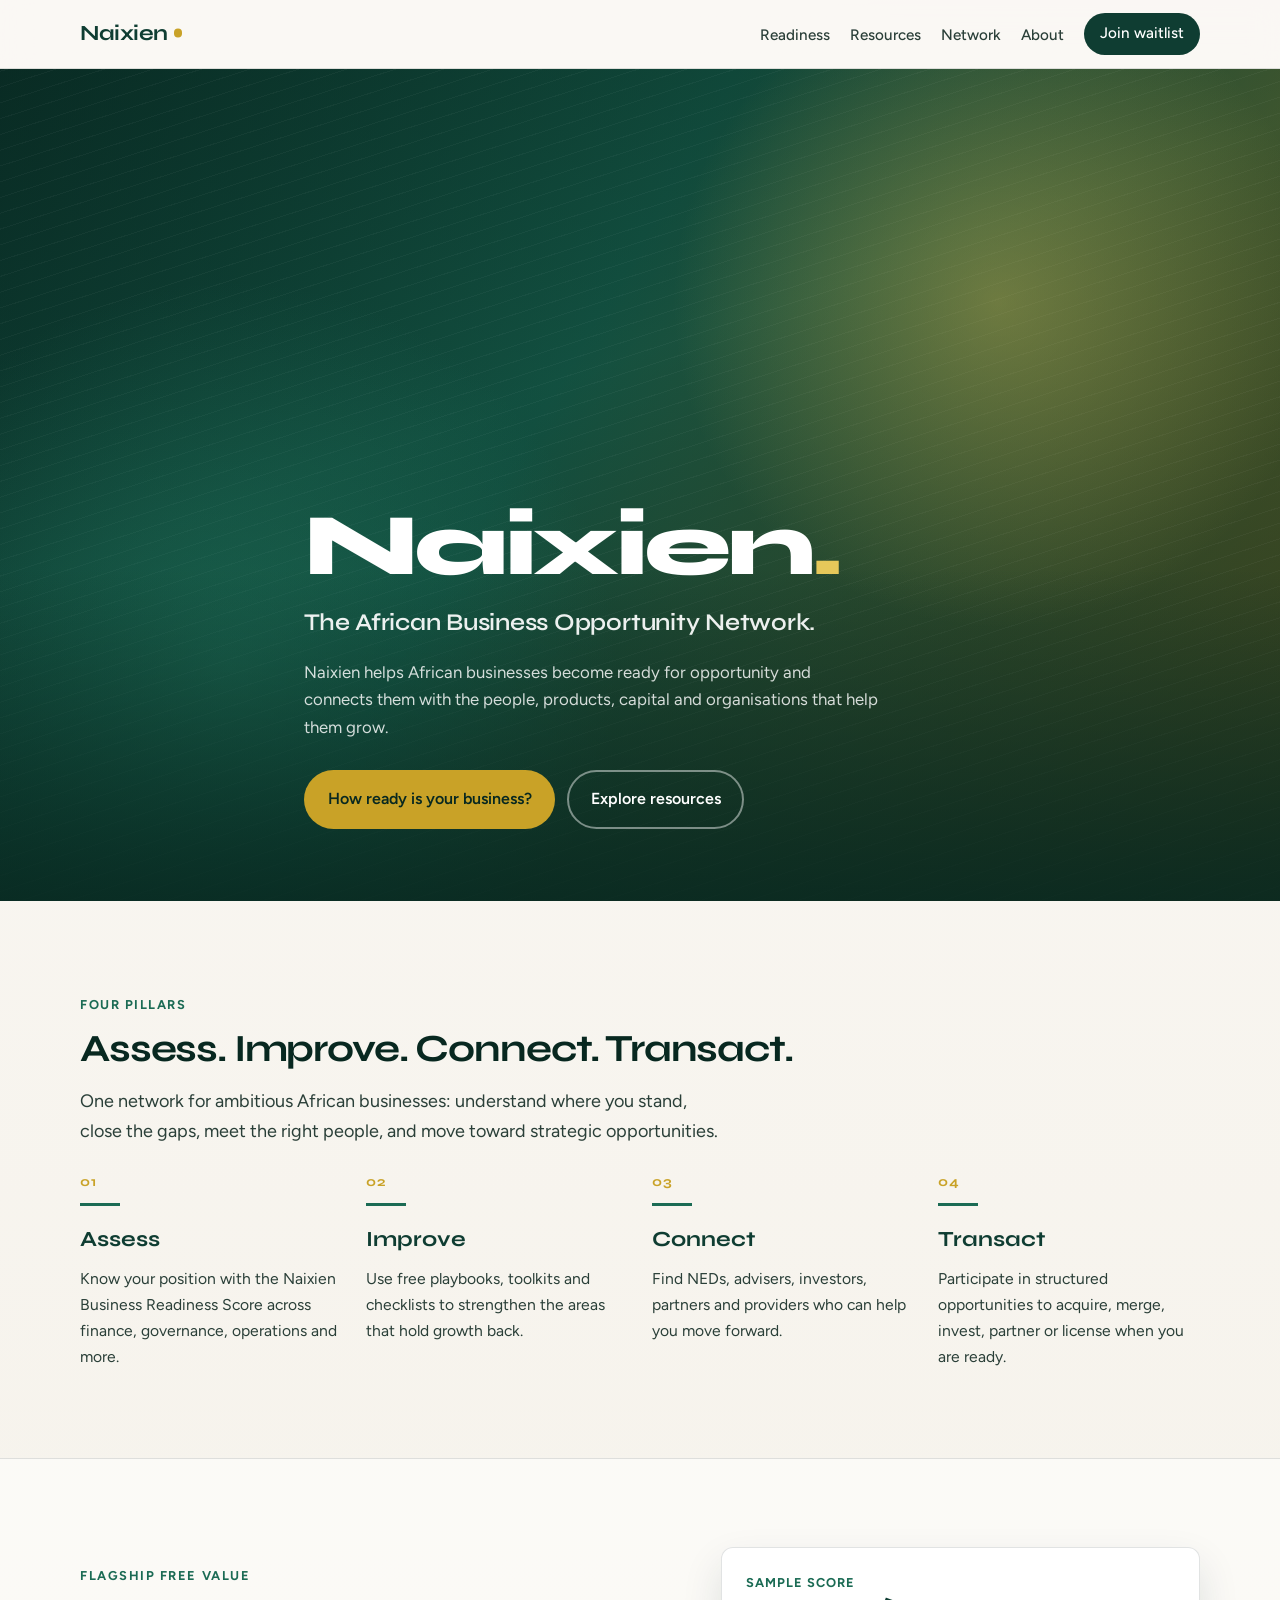
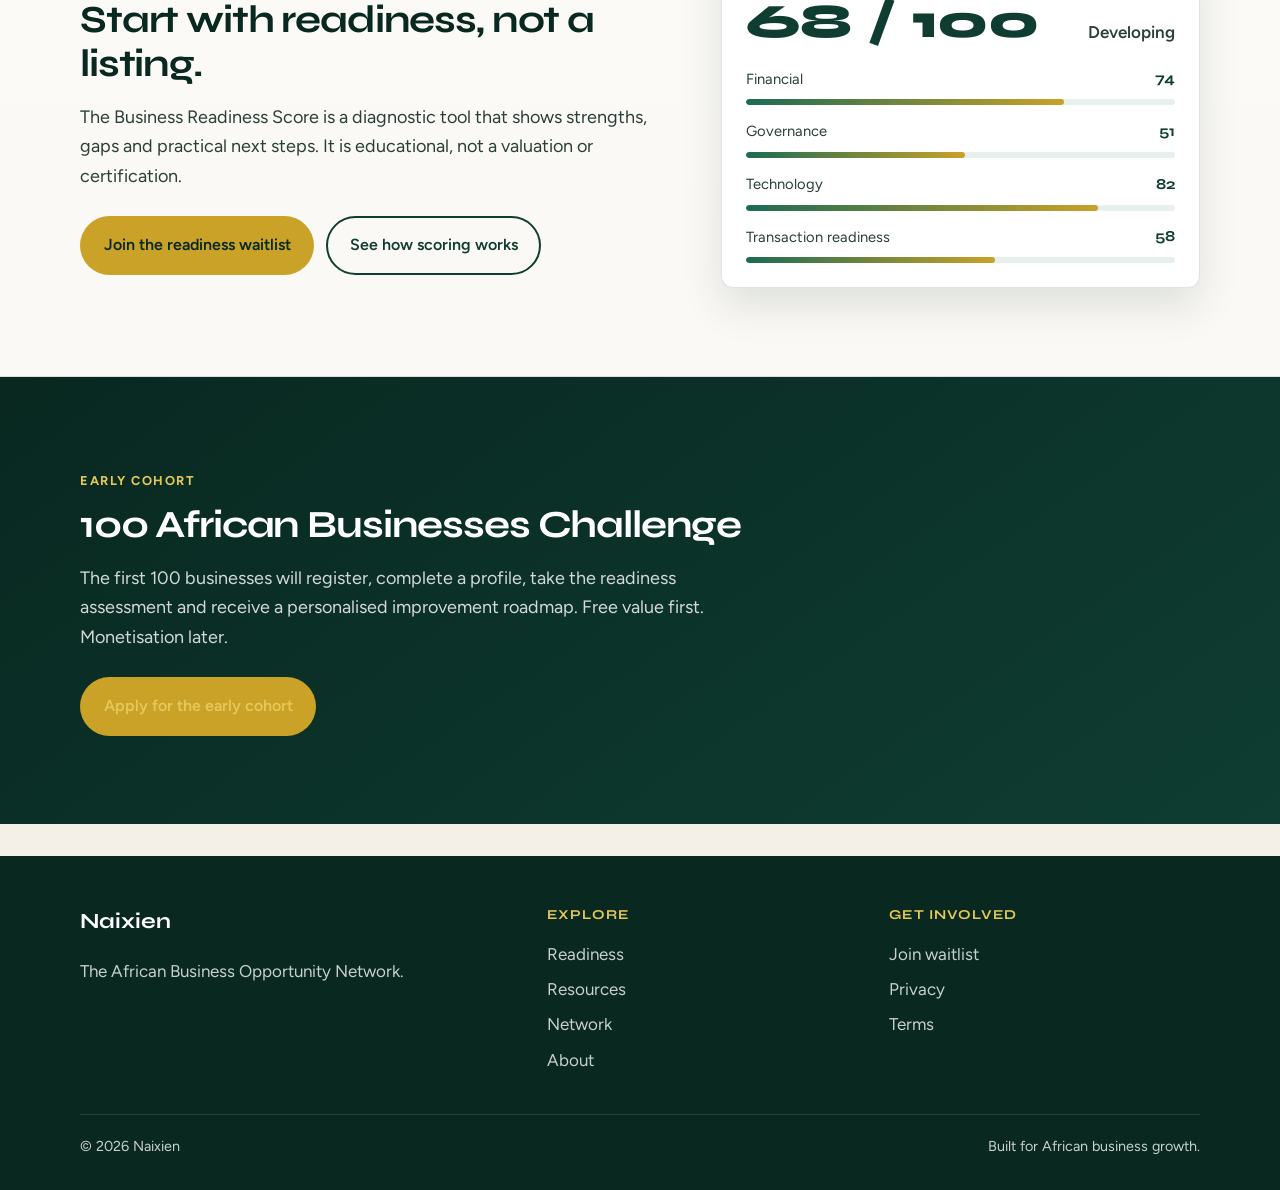
==== index.html @ a94ec6e3 "Add Naixien v1 static marketing site for GitHub Pages Multi-page HTML/CSS/JS site covering Home, Rea" ====
<!DOCTYPE html>
<html lang="en">
  <head>
    <meta charset="utf-8" />
    <meta name="viewport" content="width=device-width, initial-scale=1" />
    <title>Naixien | The African Business Opportunity Network</title>
    <meta
      name="description"
      content="Naixien helps African businesses become ready for opportunity and connects them with the people, products, capital and organisations that help them grow."
    />
    <link rel="preconnect" href="https://fonts.googleapis.com" />
    <link rel="preconnect" href="https://fonts.gstatic.com" crossorigin />
    <link
      href="https://fonts.googleapis.com/css2?family=Figtree:wght@400;500;600;700&family=Syne:wght@600;700;800&display=swap"
      rel="stylesheet"
    />
    <link rel="stylesheet" href="assets/css/styles.css" />
  </head>
  <body>
    <a class="skip-link" href="#main">Skip to content</a>
    <div class="site-bg" aria-hidden="true"></div>

    <header class="site-header">
      <div class="container nav">
        <a class="logo" href="index.html">Naixien<span aria-hidden="true"></span></a>
        <button
          class="nav-toggle"
          type="button"
          aria-expanded="false"
          aria-controls="site-nav"
        >
          Menu
        </button>
        <ul class="nav-links" id="site-nav">
          <li><a href="readiness.html">Readiness</a></li>
          <li><a href="resources.html">Resources</a></li>
          <li><a href="network.html">Network</a></li>
          <li><a href="about.html">About</a></li>
          <li><a class="nav-cta" href="join.html">Join waitlist</a></li>
        </ul>
      </div>
    </header>

    <main id="main">
      <section class="hero" aria-label="Naixien introduction">
        <div class="container hero-inner">
          <h1 class="brand-mark reveal">Naixien<span class="dot">.</span></h1>
          <p class="hero-tagline reveal reveal-delay-1">
            The African Business Opportunity Network.
          </p>
          <p class="hero-lead reveal reveal-delay-2">
            Naixien helps African businesses become ready for opportunity and
            connects them with the people, products, capital and organisations
            that help them grow.
          </p>
          <div class="btn-group reveal reveal-delay-3">
            <a class="btn btn-primary" href="join.html"
              >How ready is your business?</a
            >
            <a class="btn btn-secondary" href="resources.html">Explore resources</a>
          </div>
        </div>
      </section>

      <section class="section">
        <div class="container">
          <p class="eyebrow reveal">Four pillars</p>
          <h2 class="reveal">Assess. Improve. Connect. Transact.</h2>
          <p class="lead reveal">
            One network for ambitious African businesses: understand where you
            stand, close the gaps, meet the right people, and move toward
            strategic opportunities.
          </p>
          <div class="pillars">
            <article class="pillar reveal">
              <div class="pillar-index">01</div>
              <div class="pillar-rule" aria-hidden="true"></div>
              <h3>Assess</h3>
              <p>
                Know your position with the Naixien Business Readiness Score
                across finance, governance, operations and more.
              </p>
            </article>
            <article class="pillar reveal reveal-delay-1">
              <div class="pillar-index">02</div>
              <div class="pillar-rule" aria-hidden="true"></div>
              <h3>Improve</h3>
              <p>
                Use free playbooks, toolkits and checklists to strengthen the
                areas that hold growth back.
              </p>
            </article>
            <article class="pillar reveal reveal-delay-2">
              <div class="pillar-index">03</div>
              <div class="pillar-rule" aria-hidden="true"></div>
              <h3>Connect</h3>
              <p>
                Find NEDs, advisers, investors, partners and providers who can
                help you move forward.
              </p>
            </article>
            <article class="pillar reveal reveal-delay-3">
              <div class="pillar-index">04</div>
              <div class="pillar-rule" aria-hidden="true"></div>
              <h3>Transact</h3>
              <p>
                Participate in structured opportunities to acquire, merge,
                invest, partner or license when you are ready.
              </p>
            </article>
          </div>
        </div>
      </section>

      <section class="section section-alt">
        <div class="container split">
          <div class="reveal">
            <p class="eyebrow">Flagship free value</p>
            <h2>Start with readiness, not a listing.</h2>
            <p class="lead">
              The Business Readiness Score is a diagnostic tool that shows
              strengths, gaps and practical next steps. It is educational, not a
              valuation or certification.
            </p>
            <div class="btn-group">
              <a class="btn btn-primary" href="join.html">Join the readiness waitlist</a>
              <a class="btn btn-outline" href="readiness.html">See how scoring works</a>
            </div>
          </div>
          <div
            class="score-mock reveal reveal-delay-1"
            aria-label="Sample readiness score"
          >
            <div class="score-mock-header">
              <div>
                <p class="score-label">Sample score</p>
                <p class="score-value">68 / 100</p>
              </div>
              <p class="score-band">Developing</p>
            </div>
            <div class="dim-row">
              <span class="dim-name">Financial</span>
              <span class="dim-score">74</span>
              <div class="dim-bar"><span style="--w: 74%"></span></div>
            </div>
            <div class="dim-row">
              <span class="dim-name">Governance</span>
              <span class="dim-score">51</span>
              <div class="dim-bar"><span style="--w: 51%"></span></div>
            </div>
            <div class="dim-row">
              <span class="dim-name">Technology</span>
              <span class="dim-score">82</span>
              <div class="dim-bar"><span style="--w: 82%"></span></div>
            </div>
            <div class="dim-row">
              <span class="dim-name">Transaction readiness</span>
              <span class="dim-score">58</span>
              <div class="dim-bar"><span style="--w: 58%"></span></div>
            </div>
          </div>
        </div>
      </section>

      <section class="section section-dark">
        <div class="container reveal">
          <p class="eyebrow">Early cohort</p>
          <h2>100 African Businesses Challenge</h2>
          <p class="lead">
            The first 100 businesses will register, complete a profile, take the
            readiness assessment and receive a personalised improvement roadmap.
            Free value first. Monetisation later.
          </p>
          <a class="btn btn-primary" href="join.html">Apply for the early cohort</a>
        </div>
      </section>
    </main>

    <footer class="site-footer">
      <div class="container">
        <div class="footer-grid">
          <div>
            <p class="footer-brand">Naixien</p>
            <p>The African Business Opportunity Network.</p>
          </div>
          <div>
            <h3>Explore</h3>
            <ul>
              <li><a href="readiness.html">Readiness</a></li>
              <li><a href="resources.html">Resources</a></li>
              <li><a href="network.html">Network</a></li>
              <li><a href="about.html">About</a></li>
            </ul>
          </div>
          <div>
            <h3>Get involved</h3>
            <ul>
              <li><a href="join.html">Join waitlist</a></li>
              <li><a href="privacy.html">Privacy</a></li>
              <li><a href="terms.html">Terms</a></li>
            </ul>
          </div>
        </div>
        <div class="footer-bottom">
          <span>&copy; <span data-year></span> Naixien</span>
          <span>Built for African business growth.</span>
        </div>
      </div>
    </footer>

    <script src="assets/js/main.js"></script>
  </body>
</html>
---- assets/css/styles.css ----
/* Naixien v1 marketing site
   Brand: deep forest + sun gold on warm mist
   Swap Formspree later via data-form-endpoint on forms */

:root {
  --ink: #0c1f1a;
  --ink-soft: #2a3f38;
  --forest: #0f3d32;
  --forest-deep: #082820;
  --leaf: #1b6b54;
  --leaf-bright: #2a8f70;
  --gold: #c9a227;
  --gold-soft: #e6c85a;
  --sand: #f3efe6;
  --mist: #e8f0ec;
  --paper: #faf8f4;
  --line: rgba(12, 31, 26, 0.12);
  --white: #ffffff;
  --focus: #1b6b54;
  --radius: 4px;
  --max: 1120px;
  --nav-h: 4.25rem;
  --font-display: "Syne", "Avenir Next", "Segoe UI", sans-serif;
  --font-body: "Figtree", "Avenir Next", "Segoe UI", sans-serif;
  --shadow-soft: 0 18px 40px rgba(8, 40, 32, 0.12);
  --ease: cubic-bezier(0.22, 1, 0.36, 1);
}

*,
*::before,
*::after {
  box-sizing: border-box;
}

html {
  scroll-behavior: smooth;
}

body {
  margin: 0;
  font-family: var(--font-body);
  font-size: 1.0625rem;
  line-height: 1.65;
  color: var(--ink);
  background:
    radial-gradient(1200px 600px at 90% -10%, rgba(201, 162, 39, 0.12), transparent 55%),
    radial-gradient(900px 500px at -10% 20%, rgba(27, 107, 84, 0.1), transparent 50%),
    linear-gradient(180deg, var(--paper) 0%, var(--sand) 100%);
  min-height: 100vh;
  -webkit-font-smoothing: antialiased;
}

img {
  max-width: 100%;
  display: block;
}

a {
  color: var(--leaf);
  text-underline-offset: 0.2em;
}

a:hover {
  color: var(--forest);
}

:focus-visible {
  outline: 3px solid var(--focus);
  outline-offset: 3px;
}

.skip-link {
  position: absolute;
  left: 1rem;
  top: -100px;
  background: var(--forest);
  color: var(--white);
  padding: 0.75rem 1rem;
  z-index: 1000;
  border-radius: var(--radius);
}

.skip-link:focus {
  top: 1rem;
}

.container {
  width: min(100% - 2rem, var(--max));
  margin-inline: auto;
}

/* Pattern atmosphere */
.site-bg {
  position: fixed;
  inset: 0;
  pointer-events: none;
  z-index: -1;
  opacity: 0.35;
  background-image:
    linear-gradient(rgba(15, 61, 50, 0.04) 1px, transparent 1px),
    linear-gradient(90deg, rgba(15, 61, 50, 0.04) 1px, transparent 1px);
  background-size: 48px 48px;
  mask-image: radial-gradient(ellipse at center, black 20%, transparent 75%);
}

/* Header */
.site-header {
  position: sticky;
  top: 0;
  z-index: 50;
  backdrop-filter: blur(14px);
  background: rgba(250, 248, 244, 0.88);
  border-bottom: 1px solid var(--line);
}

.nav {
  display: flex;
  align-items: center;
  justify-content: space-between;
  min-height: var(--nav-h);
  gap: 1rem;
}

.logo {
  font-family: var(--font-display);
  font-weight: 700;
  font-size: 1.35rem;
  letter-spacing: -0.02em;
  color: var(--forest);
  text-decoration: none;
  display: inline-flex;
  align-items: baseline;
  gap: 0.35rem;
}

.logo span {
  width: 0.55rem;
  height: 0.55rem;
  border-radius: 50%;
  background: var(--gold);
  display: inline-block;
  transform: translateY(-0.15rem);
}

.nav-toggle {
  display: none;
  border: 1px solid var(--line);
  background: var(--white);
  border-radius: var(--radius);
  padding: 0.55rem 0.75rem;
  font: inherit;
  color: var(--ink);
  cursor: pointer;
}

.nav-links {
  display: flex;
  align-items: center;
  gap: 0.15rem 1.25rem;
  list-style: none;
  margin: 0;
  padding: 0;
}

.nav-links a {
  text-decoration: none;
  color: var(--ink-soft);
  font-weight: 500;
  font-size: 0.95rem;
  position: relative;
}

.nav-links a::after {
  content: "";
  position: absolute;
  left: 0;
  bottom: -0.25rem;
  width: 100%;
  height: 2px;
  background: var(--gold);
  transform: scaleX(0);
  transform-origin: left;
  transition: transform 0.35s var(--ease);
}

.nav-links a:hover::after,
.nav-links a[aria-current="page"]::after {
  transform: scaleX(1);
}

.nav-links a[aria-current="page"] {
  color: var(--forest);
}

.nav-cta {
  display: inline-flex;
  align-items: center;
  justify-content: center;
  padding: 0.55rem 1rem;
  background: var(--forest);
  color: var(--white) !important;
  border-radius: 999px;
  text-decoration: none;
  font-weight: 600;
  font-size: 0.9rem;
  transition: background 0.25s var(--ease), transform 0.25s var(--ease);
}

.nav-cta::after {
  display: none !important;
}

.nav-cta:hover {
  background: var(--leaf);
  transform: translateY(-1px);
}

@media (max-width: 860px) {
  .nav-toggle {
    display: inline-flex;
  }

  .nav-links {
    position: absolute;
    top: calc(var(--nav-h) + 1px);
    left: 0;
    right: 0;
    background: var(--paper);
    border-bottom: 1px solid var(--line);
    flex-direction: column;
    align-items: stretch;
    padding: 1rem;
    gap: 0.25rem;
    display: none;
  }

  .nav-links.is-open {
    display: flex;
    animation: dropIn 0.35s var(--ease);
  }

  .nav-links a,
  .nav-cta {
    padding: 0.75rem 0.5rem;
  }

  .nav-cta {
    text-align: center;
    margin-top: 0.35rem;
  }
}

@keyframes dropIn {
  from {
    opacity: 0;
    transform: translateY(-8px);
  }
  to {
    opacity: 1;
    transform: translateY(0);
  }
}

/* Buttons */
.btn {
  display: inline-flex;
  align-items: center;
  justify-content: center;
  gap: 0.5rem;
  padding: 0.9rem 1.35rem;
  border-radius: 999px;
  font-family: inherit;
  font-weight: 600;
  font-size: 1rem;
  text-decoration: none;
  border: 2px solid transparent;
  cursor: pointer;
  transition: transform 0.25s var(--ease), background 0.25s var(--ease), border-color 0.25s var(--ease), color 0.25s var(--ease);
}

.btn:hover {
  transform: translateY(-2px);
}

.btn-primary {
  background: var(--gold);
  color: var(--forest-deep);
}

.btn-primary:hover {
  background: var(--gold-soft);
  color: var(--forest-deep);
}

.btn-secondary {
  background: transparent;
  border-color: rgba(255, 255, 255, 0.45);
  color: var(--white);
}

.btn-secondary:hover {
  border-color: var(--white);
  color: var(--white);
}

.btn-outline {
  background: transparent;
  border-color: var(--forest);
  color: var(--forest);
}

.btn-outline:hover {
  background: var(--forest);
  color: var(--white);
}

.btn-group {
  display: flex;
  flex-wrap: wrap;
  gap: 0.75rem;
}

/* Hero */
.hero {
  position: relative;
  min-height: calc(100vh - var(--nav-h));
  display: grid;
  align-items: end;
  overflow: hidden;
  color: var(--white);
  background:
    linear-gradient(160deg, rgba(8, 40, 32, 0.55) 0%, rgba(15, 61, 50, 0.35) 40%, rgba(8, 40, 32, 0.75) 100%),
    linear-gradient(120deg, #0a2f28 0%, #145a48 42%, #8a6a18 100%);
}

.hero::before {
  content: "";
  position: absolute;
  inset: 0;
  background:
    radial-gradient(circle at 78% 28%, rgba(230, 200, 90, 0.35), transparent 28%),
    radial-gradient(circle at 18% 72%, rgba(42, 143, 112, 0.35), transparent 32%),
    repeating-linear-gradient(
      -18deg,
      transparent 0 14px,
      rgba(255, 255, 255, 0.035) 14px 15px
    );
  animation: drift 18s ease-in-out infinite alternate;
  pointer-events: none;
}

.hero::after {
  content: "";
  position: absolute;
  inset: auto 0 0 0;
  height: 40%;
  background: linear-gradient(to top, rgba(8, 40, 32, 0.85), transparent);
  pointer-events: none;
}

@keyframes drift {
  from {
    transform: scale(1) translate(0, 0);
  }
  to {
    transform: scale(1.06) translate(-1.5%, 1%);
  }
}

.hero-inner {
  position: relative;
  z-index: 1;
  padding: clamp(4rem, 12vh, 7rem) 0 clamp(3.5rem, 8vh, 5rem);
  max-width: 42rem;
}

.brand-mark {
  font-family: var(--font-display);
  font-weight: 800;
  font-size: clamp(3rem, 9vw, 5.5rem);
  line-height: 0.95;
  letter-spacing: -0.04em;
  margin: 0 0 1rem;
  color: var(--white);
}

.brand-mark .dot {
  color: var(--gold-soft);
}

.hero-tagline {
  font-family: var(--font-display);
  font-weight: 600;
  font-size: clamp(1.15rem, 2.5vw, 1.5rem);
  margin: 0 0 1rem;
  color: rgba(255, 255, 255, 0.92);
  letter-spacing: -0.01em;
}

.hero-lead {
  margin: 0 0 1.75rem;
  color: rgba(255, 255, 255, 0.82);
  font-size: 1.05rem;
  max-width: 36rem;
}

/* Sections */
.section {
  padding: clamp(3.5rem, 8vw, 5.5rem) 0;
}

.section-alt {
  background: rgba(255, 255, 255, 0.55);
  border-block: 1px solid var(--line);
}

.section-dark {
  background: linear-gradient(145deg, var(--forest-deep), var(--forest));
  color: var(--white);
}

.section-dark a {
  color: var(--gold-soft);
}

.eyebrow {
  display: inline-block;
  font-size: 0.8rem;
  font-weight: 700;
  letter-spacing: 0.12em;
  text-transform: uppercase;
  color: var(--leaf);
  margin: 0 0 0.75rem;
}

.section-dark .eyebrow {
  color: var(--gold-soft);
}

.section h1,
.section h2,
.page-hero h1 {
  font-family: var(--font-display);
  font-weight: 700;
  letter-spacing: -0.03em;
  line-height: 1.15;
  margin: 0 0 1rem;
  color: var(--forest-deep);
}

.section-dark h1,
.section-dark h2 {
  color: var(--white);
}

.section h2 {
  font-size: clamp(1.75rem, 4vw, 2.4rem);
}

.lead {
  font-size: 1.125rem;
  color: var(--ink-soft);
  max-width: 40rem;
  margin: 0 0 1.5rem;
}

.section-dark .lead {
  color: rgba(255, 255, 255, 0.82);
}

.page-hero {
  padding: clamp(2.75rem, 7vw, 4.5rem) 0 2rem;
}

.page-hero h1 {
  font-size: clamp(2.1rem, 5vw, 3.2rem);
}

/* Pillars */
.pillars {
  display: grid;
  grid-template-columns: repeat(4, 1fr);
  gap: 1.5rem;
  counter-reset: pillar;
}

@media (max-width: 900px) {
  .pillars {
    grid-template-columns: repeat(2, 1fr);
  }
}

@media (max-width: 520px) {
  .pillars {
    grid-template-columns: 1fr;
  }
}

.pillar {
  padding: 0;
  border: 0;
  background: transparent;
  counter-increment: pillar;
}

.pillar-index {
  font-family: var(--font-display);
  font-size: 0.85rem;
  font-weight: 700;
  color: var(--gold);
  letter-spacing: 0.08em;
  margin-bottom: 0.65rem;
}

.pillar h3 {
  font-family: var(--font-display);
  font-size: 1.35rem;
  margin: 0 0 0.5rem;
  color: var(--forest);
}

.pillar p {
  margin: 0;
  color: var(--ink-soft);
  font-size: 0.98rem;
}

.pillar-rule {
  width: 2.5rem;
  height: 3px;
  background: var(--leaf);
  margin: 0 0 1rem;
  transform-origin: left;
}

/* Split layout */
.split {
  display: grid;
  grid-template-columns: 1.1fr 0.9fr;
  gap: clamp(2rem, 5vw, 3.5rem);
  align-items: center;
}

@media (max-width: 800px) {
  .split {
    grid-template-columns: 1fr;
  }
}

/* Score mock */
.score-mock {
  background: var(--white);
  border: 1px solid var(--line);
  border-radius: 12px;
  padding: 1.5rem;
  box-shadow: var(--shadow-soft);
}

.score-mock-header {
  display: flex;
  justify-content: space-between;
  align-items: flex-end;
  gap: 1rem;
  margin-bottom: 1.25rem;
}

.score-label {
  font-size: 0.8rem;
  font-weight: 700;
  letter-spacing: 0.08em;
  text-transform: uppercase;
  color: var(--leaf);
  margin: 0 0 0.35rem;
}

.score-value {
  font-family: var(--font-display);
  font-size: 3rem;
  font-weight: 800;
  line-height: 1;
  color: var(--forest);
  margin: 0;
}

.score-band {
  font-weight: 600;
  color: var(--ink-soft);
  margin: 0;
}

.dim-row {
  display: grid;
  grid-template-columns: 1fr auto;
  gap: 0.5rem 1rem;
  align-items: center;
  margin-bottom: 0.85rem;
}

.dim-row:last-child {
  margin-bottom: 0;
}

.dim-name {
  font-size: 0.92rem;
  color: var(--ink-soft);
}

.dim-score {
  font-family: var(--font-display);
  font-weight: 700;
  font-size: 0.95rem;
  color: var(--forest);
}

.dim-bar {
  grid-column: 1 / -1;
  height: 6px;
  background: var(--mist);
  border-radius: 999px;
  overflow: hidden;
}

.dim-bar > span {
  display: block;
  height: 100%;
  width: 0;
  background: linear-gradient(90deg, var(--leaf), var(--gold));
  border-radius: inherit;
  transition: width 1.1s var(--ease);
}

.score-mock.is-visible .dim-bar > span {
  width: var(--w);
}

/* Resource list (not cards as interaction containers; teasers as list) */
.resource-list {
  display: grid;
  gap: 0;
  border-top: 1px solid var(--line);
}

.resource-item {
  display: grid;
  grid-template-columns: auto 1fr auto;
  gap: 1rem 1.25rem;
  align-items: start;
  padding: 1.35rem 0;
  border-bottom: 1px solid var(--line);
  text-decoration: none;
  color: inherit;
  transition: background 0.25s var(--ease);
}

.resource-item:hover {
  background: rgba(255, 255, 255, 0.55);
}

.resource-num {
  font-family: var(--font-display);
  font-weight: 700;
  color: var(--gold);
  font-size: 1rem;
  padding-top: 0.15rem;
}

.resource-item h3 {
  margin: 0 0 0.35rem;
  font-family: var(--font-display);
  font-size: 1.2rem;
  color: var(--forest);
}

.resource-item p {
  margin: 0;
  color: var(--ink-soft);
  font-size: 0.98rem;
}

.resource-arrow {
  color: var(--leaf);
  font-size: 1.25rem;
  padding-top: 0.15rem;
  transition: transform 0.25s var(--ease);
}

.resource-item:hover .resource-arrow {
  transform: translateX(4px);
}

@media (max-width: 600px) {
  .resource-item {
    grid-template-columns: auto 1fr;
  }

  .resource-arrow {
    display: none;
  }
}

/* Audience / interest options */
.option-grid {
  display: grid;
  grid-template-columns: repeat(3, 1fr);
  gap: 1.25rem;
}

@media (max-width: 800px) {
  .option-grid {
    grid-template-columns: 1fr;
  }
}

.option {
  padding: 1.25rem 0;
  border-top: 3px solid var(--leaf);
}

.option h3 {
  font-family: var(--font-display);
  margin: 0 0 0.5rem;
  font-size: 1.2rem;
  color: var(--forest);
}

.option p {
  margin: 0 0 1rem;
  color: var(--ink-soft);
}

/* Forms */
.form {
  display: grid;
  gap: 1rem;
  max-width: 36rem;
}

.form-row {
  display: grid;
  gap: 0.4rem;
}

.form-row.two {
  grid-template-columns: 1fr 1fr;
  gap: 1rem;
}

@media (max-width: 560px) {
  .form-row.two {
    grid-template-columns: 1fr;
  }
}

label {
  font-weight: 600;
  font-size: 0.92rem;
  color: var(--forest);
}

input,
select,
textarea {
  width: 100%;
  font: inherit;
  padding: 0.8rem 0.95rem;
  border: 1px solid var(--line);
  border-radius: var(--radius);
  background: var(--white);
  color: var(--ink);
}

input:focus,
select:focus,
textarea:focus {
  border-color: var(--leaf);
  outline: none;
  box-shadow: 0 0 0 3px rgba(27, 107, 84, 0.18);
}

.form-note {
  font-size: 0.9rem;
  color: var(--ink-soft);
  margin: 0;
}

.form-status {
  min-height: 1.5rem;
  font-size: 0.95rem;
  color: var(--leaf);
}

.checkbox-row {
  display: flex;
  gap: 0.65rem;
  align-items: flex-start;
}

.checkbox-row input {
  width: auto;
  margin-top: 0.3rem;
}

.checkbox-row label {
  font-weight: 500;
  color: var(--ink-soft);
}

/* Disclaimer */
.disclaimer {
  border-left: 3px solid var(--gold);
  padding: 0.85rem 0 0.85rem 1rem;
  color: var(--ink-soft);
  font-size: 0.95rem;
  background: transparent;
  margin: 1.5rem 0 0;
}

/* Dimensions list on readiness */
.dim-grid {
  display: grid;
  grid-template-columns: repeat(2, 1fr);
  gap: 1.5rem 2rem;
}

@media (max-width: 700px) {
  .dim-grid {
    grid-template-columns: 1fr;
  }
}

.dim-block h3 {
  font-family: var(--font-display);
  font-size: 1.1rem;
  margin: 0 0 0.4rem;
  color: var(--forest);
}

.dim-block p {
  margin: 0;
  color: var(--ink-soft);
  font-size: 0.98rem;
}

/* Audience list */
.audience-list {
  list-style: none;
  margin: 0;
  padding: 0;
  display: grid;
  gap: 0.75rem;
}

.audience-list li {
  padding-left: 1.35rem;
  position: relative;
  color: var(--ink-soft);
}

.audience-list li::before {
  content: "";
  position: absolute;
  left: 0;
  top: 0.55rem;
  width: 0.55rem;
  height: 0.55rem;
  border-radius: 50%;
  background: var(--gold);
}

/* Coming next badge */
.coming-next {
  display: inline-block;
  font-size: 0.75rem;
  font-weight: 700;
  letter-spacing: 0.1em;
  text-transform: uppercase;
  color: var(--forest);
  background: var(--mist);
  padding: 0.35rem 0.65rem;
  border-radius: 999px;
  margin-bottom: 1rem;
}

/* Footer */
.site-footer {
  background: var(--forest-deep);
  color: rgba(255, 255, 255, 0.78);
  padding: 3rem 0 2rem;
  margin-top: 2rem;
}

.footer-grid {
  display: grid;
  grid-template-columns: 1.4fr 1fr 1fr;
  gap: 2rem;
  margin-bottom: 2.5rem;
}

@media (max-width: 700px) {
  .footer-grid {
    grid-template-columns: 1fr;
  }
}

.footer-brand {
  font-family: var(--font-display);
  font-weight: 700;
  font-size: 1.35rem;
  color: var(--white);
  margin: 0 0 0.65rem;
}

.site-footer h3 {
  font-family: var(--font-display);
  font-size: 0.85rem;
  letter-spacing: 0.08em;
  text-transform: uppercase;
  color: var(--gold-soft);
  margin: 0 0 0.85rem;
}

.site-footer ul {
  list-style: none;
  margin: 0;
  padding: 0;
  display: grid;
  gap: 0.45rem;
}

.site-footer a {
  color: rgba(255, 255, 255, 0.78);
  text-decoration: none;
}

.site-footer a:hover {
  color: var(--white);
}

.footer-bottom {
  border-top: 1px solid rgba(255, 255, 255, 0.12);
  padding-top: 1.25rem;
  display: flex;
  flex-wrap: wrap;
  gap: 0.75rem 1.5rem;
  justify-content: space-between;
  font-size: 0.9rem;
}

/* Reveal motion */
.reveal {
  opacity: 0;
  transform: translateY(18px);
  transition: opacity 0.7s var(--ease), transform 0.7s var(--ease);
}

.reveal.is-visible {
  opacity: 1;
  transform: translateY(0);
}

.reveal-delay-1 {
  transition-delay: 0.1s;
}

.reveal-delay-2 {
  transition-delay: 0.2s;
}

.reveal-delay-3 {
  transition-delay: 0.3s;
}

/* Legal stubs */
.legal-body {
  max-width: 42rem;
}

.legal-body h2 {
  font-size: 1.25rem;
  margin-top: 2rem;
}

.legal-body p {
  color: var(--ink-soft);
}

/* Utility */
.mt-0 {
  margin-top: 0;
}

.sr-only {
  position: absolute;
  width: 1px;
  height: 1px;
  padding: 0;
  margin: -1px;
  overflow: hidden;
  clip: rect(0, 0, 0, 0);
  border: 0;
}
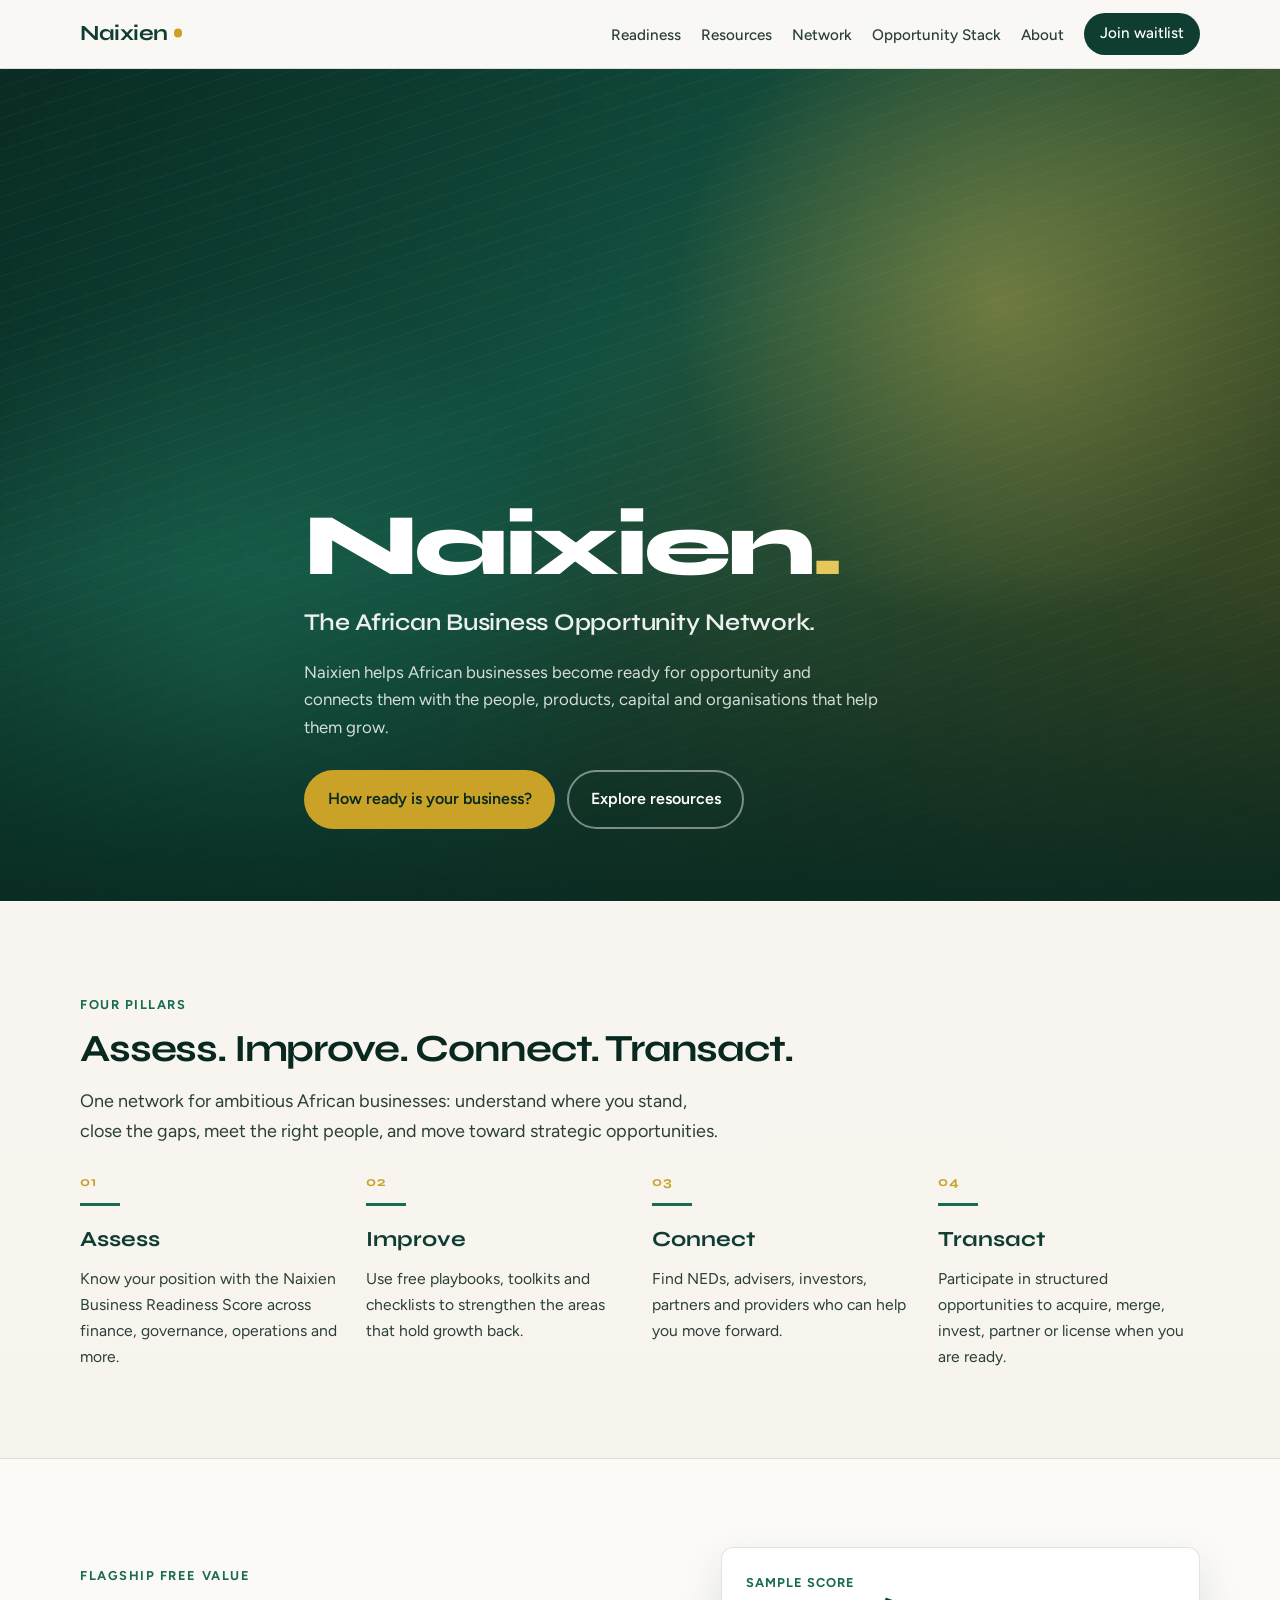
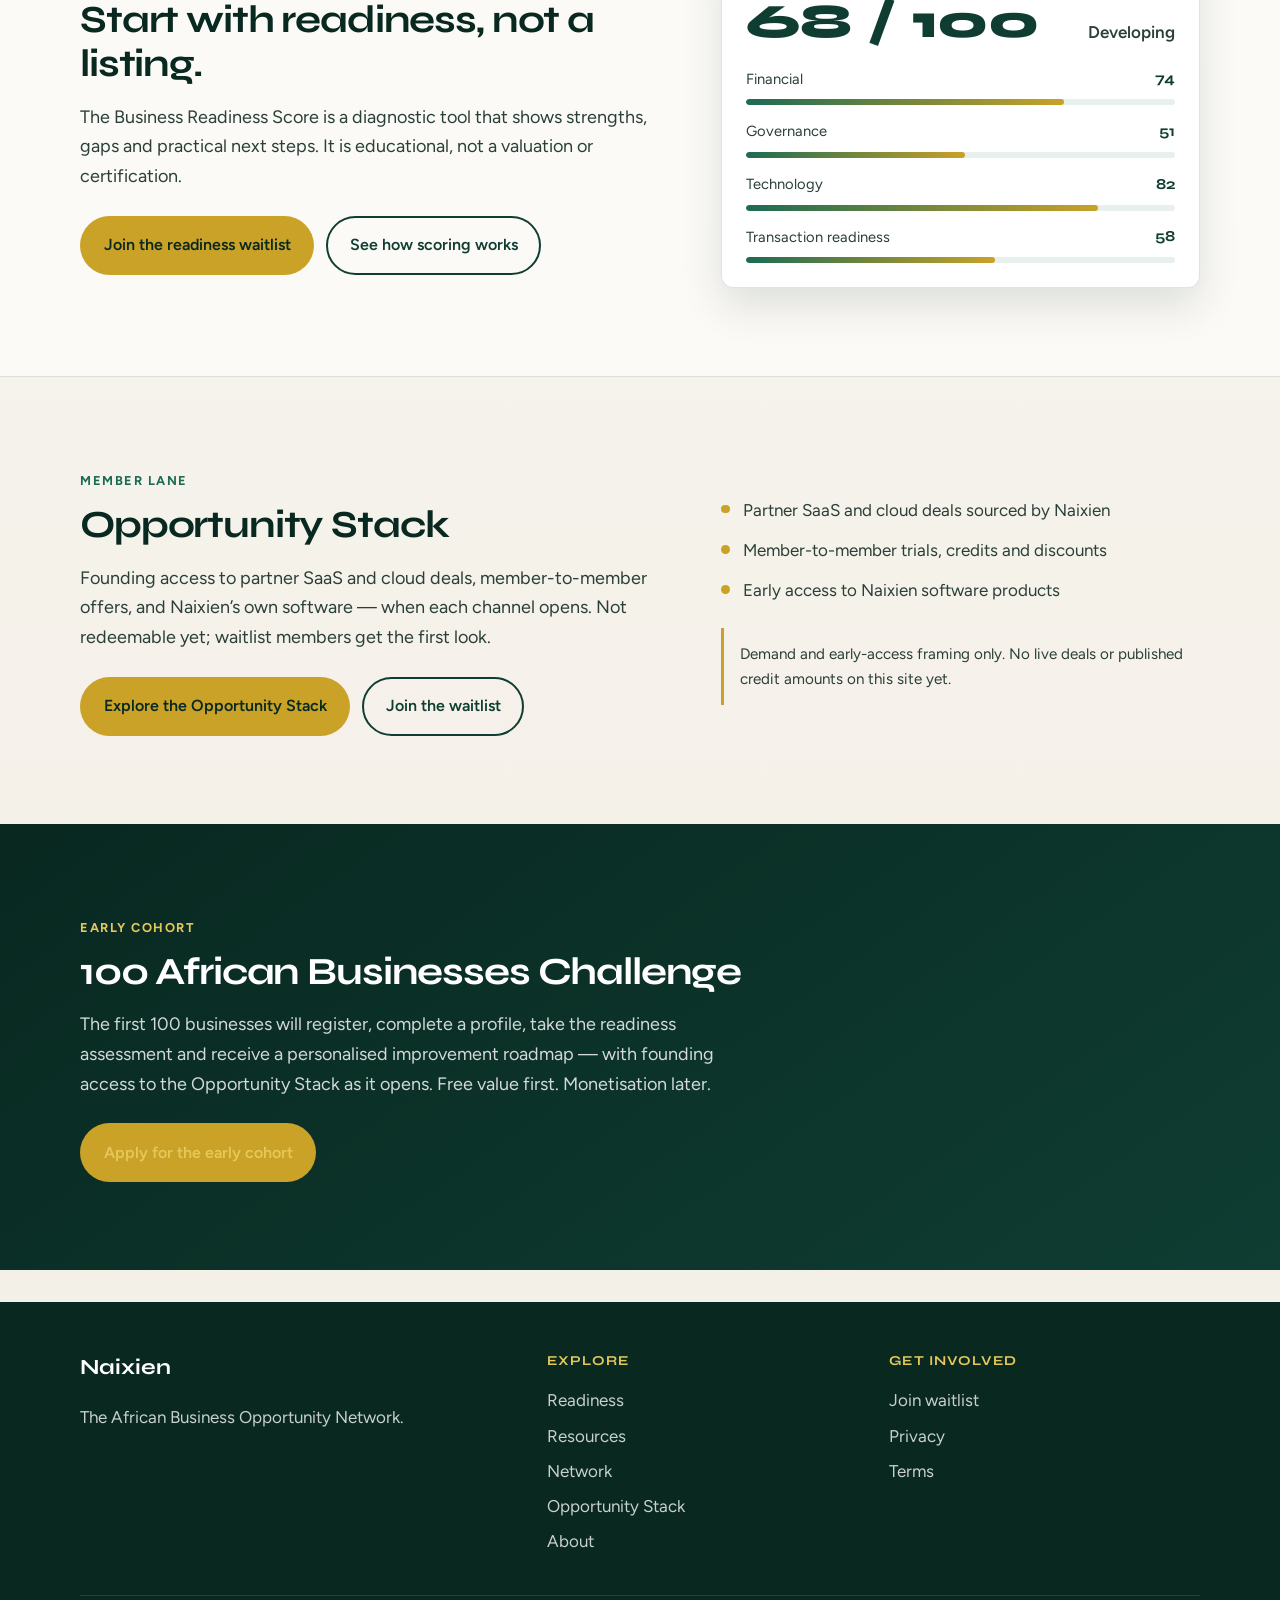
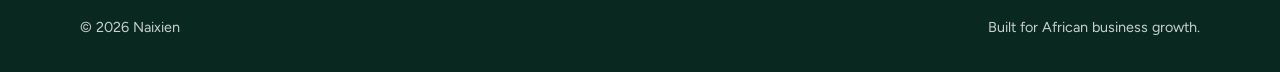
==== commit f962272d: "Add Opportunity Stack founding waitlist page and site-wide links. Showcase partner, member-to-member" ====
--- a/index.html
+++ b/index.html
@@ -15,6 +15,10 @@
       rel="stylesheet"
     />
     <link rel="stylesheet" href="assets/css/styles.css" />
+    <link rel="icon" href="favicon.ico" sizes="any" />
+    <link rel="icon" type="image/png" sizes="32x32" href="assets/favicon-32.png" />
+    <link rel="icon" type="image/png" sizes="16x16" href="assets/favicon-16.png" />
+    <link rel="apple-touch-icon" sizes="180x180" href="assets/apple-touch-icon.png" />
   </head>
   <body>
     <a class="skip-link" href="#main">Skip to content</a>
@@ -35,6 +39,7 @@
           <li><a href="readiness.html">Readiness</a></li>
           <li><a href="resources.html">Resources</a></li>
           <li><a href="network.html">Network</a></li>
+          <li><a href="opportunity-stack.html">Opportunity Stack</a></li>
           <li><a href="about.html">About</a></li>
           <li><a class="nav-cta" href="join.html">Join waitlist</a></li>
         </ul>
@@ -162,14 +167,50 @@
         </div>
       </section>
 
+      <section class="section">
+        <div class="container split">
+          <div class="reveal">
+            <p class="eyebrow">Member lane</p>
+            <h2>Opportunity Stack</h2>
+            <p class="lead">
+              Founding access to partner SaaS and cloud deals, member-to-member
+              offers, and Naixien’s own software — when each channel opens. Not
+              redeemable yet; waitlist members get the first look.
+            </p>
+            <div class="btn-group">
+              <a class="btn btn-primary" href="opportunity-stack.html"
+                >Explore the Opportunity Stack</a
+              >
+              <a
+                class="btn btn-outline"
+                href="join.html?interest=opportunity-stack"
+                >Join the waitlist</a
+              >
+            </div>
+          </div>
+          <div class="reveal reveal-delay-1">
+            <ul class="audience-list">
+              <li>Partner SaaS and cloud deals sourced by Naixien</li>
+              <li>Member-to-member trials, credits and discounts</li>
+              <li>Early access to Naixien software products</li>
+            </ul>
+            <p class="disclaimer">
+              Demand and early-access framing only. No live deals or published
+              credit amounts on this site yet.
+            </p>
+          </div>
+        </div>
+      </section>
+
       <section class="section section-dark">
         <div class="container reveal">
           <p class="eyebrow">Early cohort</p>
           <h2>100 African Businesses Challenge</h2>
           <p class="lead">
             The first 100 businesses will register, complete a profile, take the
-            readiness assessment and receive a personalised improvement roadmap.
-            Free value first. Monetisation later.
+            readiness assessment and receive a personalised improvement roadmap —
+            with founding access to the Opportunity Stack as it opens. Free value
+            first. Monetisation later.
           </p>
           <a class="btn btn-primary" href="join.html">Apply for the early cohort</a>
         </div>
@@ -189,6 +230,7 @@
               <li><a href="readiness.html">Readiness</a></li>
               <li><a href="resources.html">Resources</a></li>
               <li><a href="network.html">Network</a></li>
+              <li><a href="opportunity-stack.html">Opportunity Stack</a></li>
               <li><a href="about.html">About</a></li>
             </ul>
           </div>
--- a/assets/css/styles.css
+++ b/assets/css/styles.css
@@ -215,7 +215,7 @@
   transform: translateY(-1px);
 }
 
-@media (max-width: 860px) {
+@media (max-width: 980px) {
   .nav-toggle {
     display: inline-flex;
   }
